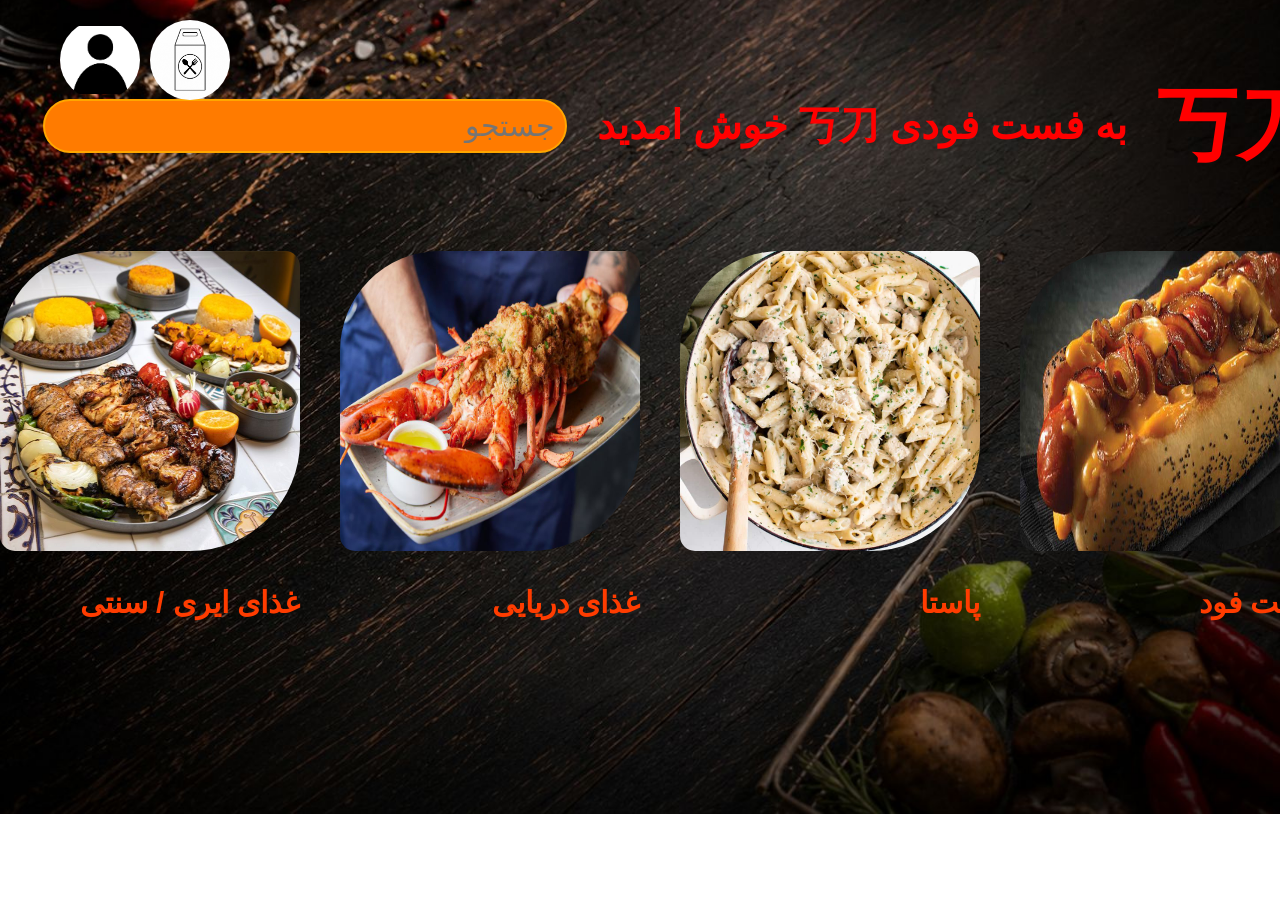
==== index.html @ 7a07f81a "Add files via upload" ====
<!DOCTYPE html>
<html>
    
<head>
    <link rel="stylesheet" href="https://cdnjs.cloudflare.com/ajax/libs/font-awesome/6.5.2/css/all.min.css">
    <link rel="stylesheet" href="style.css">
    <br>
    
    <title>
      丂刀 فست فودی
</title>
</head>
<body dir="rtl">
    <div class="icons">

    <a href="cart.html">
        <img src="sabad.jpg" alt="سبد خرید">
    </a>

    <a href="login.html">
        <img src="adamak.jpg" alt="حساب کاربری">
    </a>

</div>
    <b>
        <div class="c1 welcome">
         <h1 class="c2">
        丂刀
    </h1>
<h3 class="c1 "> 
    
    به فست فودی 
     丂刀
     خوش امدید
</h3> 
        
<input id="input" type="text" placeholder="جستجو">
        </div>
<br>
<div>
<class="product" style="display: flex; gap: 40px;">
<a
 href="SN.HTML">
<img  class="c6"
 src="hatdog.jpg"  alt="هات داگ">
<h3
 class="c4">
 فست فود
</h3>

</a>
<a
 href="SN1.html">
    <img class="c6"
     src="pasta_alf.jpg" alt="پاستا" >
    <h3
     class="c4">  
 پاستا</h3>
     
</a>
<a
href="dast.html">
<img class="c6"
 src="kharchang.jpg"  alt="غذایث دریایی">
 <h3 
 class="c4"  >
 غذای دریایی
</h3>
</a>
<a href="aaaaaa">
    <img class="c6"
     src="kabab.jpg" alt="کباب">
     <h3 class="c4">
     غذای ایری / سنتی
     </h3>
     
</a>
</div>
<br>

    </body>
     </html>
---- style.css ----
.c1 {
color: rgb(255, 0, 0) ;
font-size: 40px;
}
.c2{
    font-size: 80px;
color: rgb(255, 0, 0);
}
a{
    text-decoration: none;
}
.c3{ 
    font-size: 25px;
}
img{
    width: 300px;
    height: 300px;
border-radius: 150px;
}
.c4{
color: rgb(255, 60, 0);
font-size: 30px;
}
.c5{
    color: rgb(43, 255, 0);
    font-size: 15px;
}
body{
margin: 0;
font-family: Verdana, Geneva, Tahoma, sans-serif;
background-image: url(mackgrand.jpg);
background-size: cover;
background-position: center;
background-repeat: no-repeat;
}
.icons {
    display: flex;
    gap: 10px;
    align-items: center;
    position: absolute;
    left: 20px;
    top: 20px;
}
.icons img {
    width: 30px;
    height: 30px;
    object-fit: contain;
}
.icons img {
    width: 80px;
    height: 80px;
    object-fit: contain;
}

.search-icon svg {
    width: 28px;
    height: 28px;
    fill: none;
    stroke: #ca0808;
    stroke-width: 2;
    stroke-linecap: round;
}
.c6 {
border-top-left-radius: 100px;      
border-top-right-radius: 15px;     
border-bottom-right-radius: 110px;  
border-bottom-left-radius: 15px;   
}
.welcome {
    display: flex;
    align-items: center;
    justify-content: center;
    gap: 30px;
}
input {
    color: black;
    border: 2px solid rgb(255, 166, 0);
    border-radius: 30px;
    padding: 10px;
    background-color: #ff7b00;
    width: 500px;
    height: 30px;
    color: #6d0101;

    font-size: 30px;
}
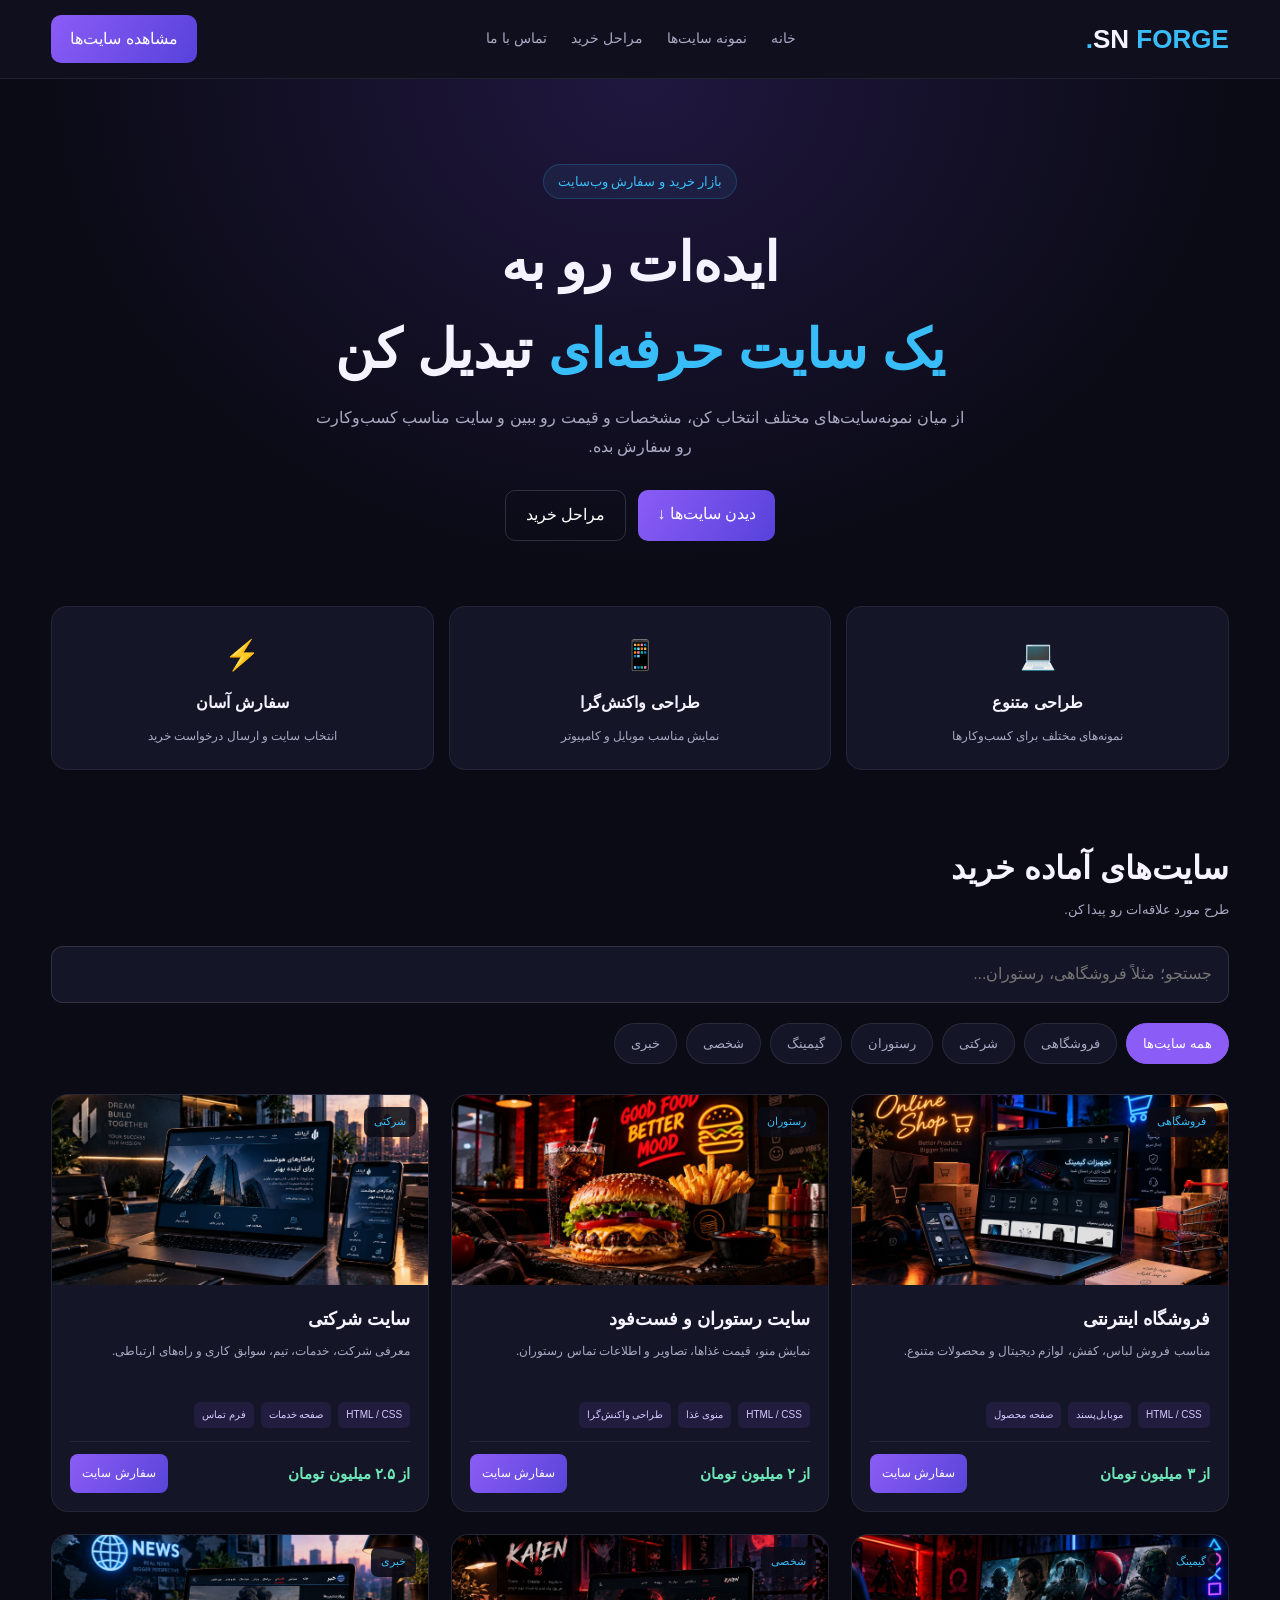
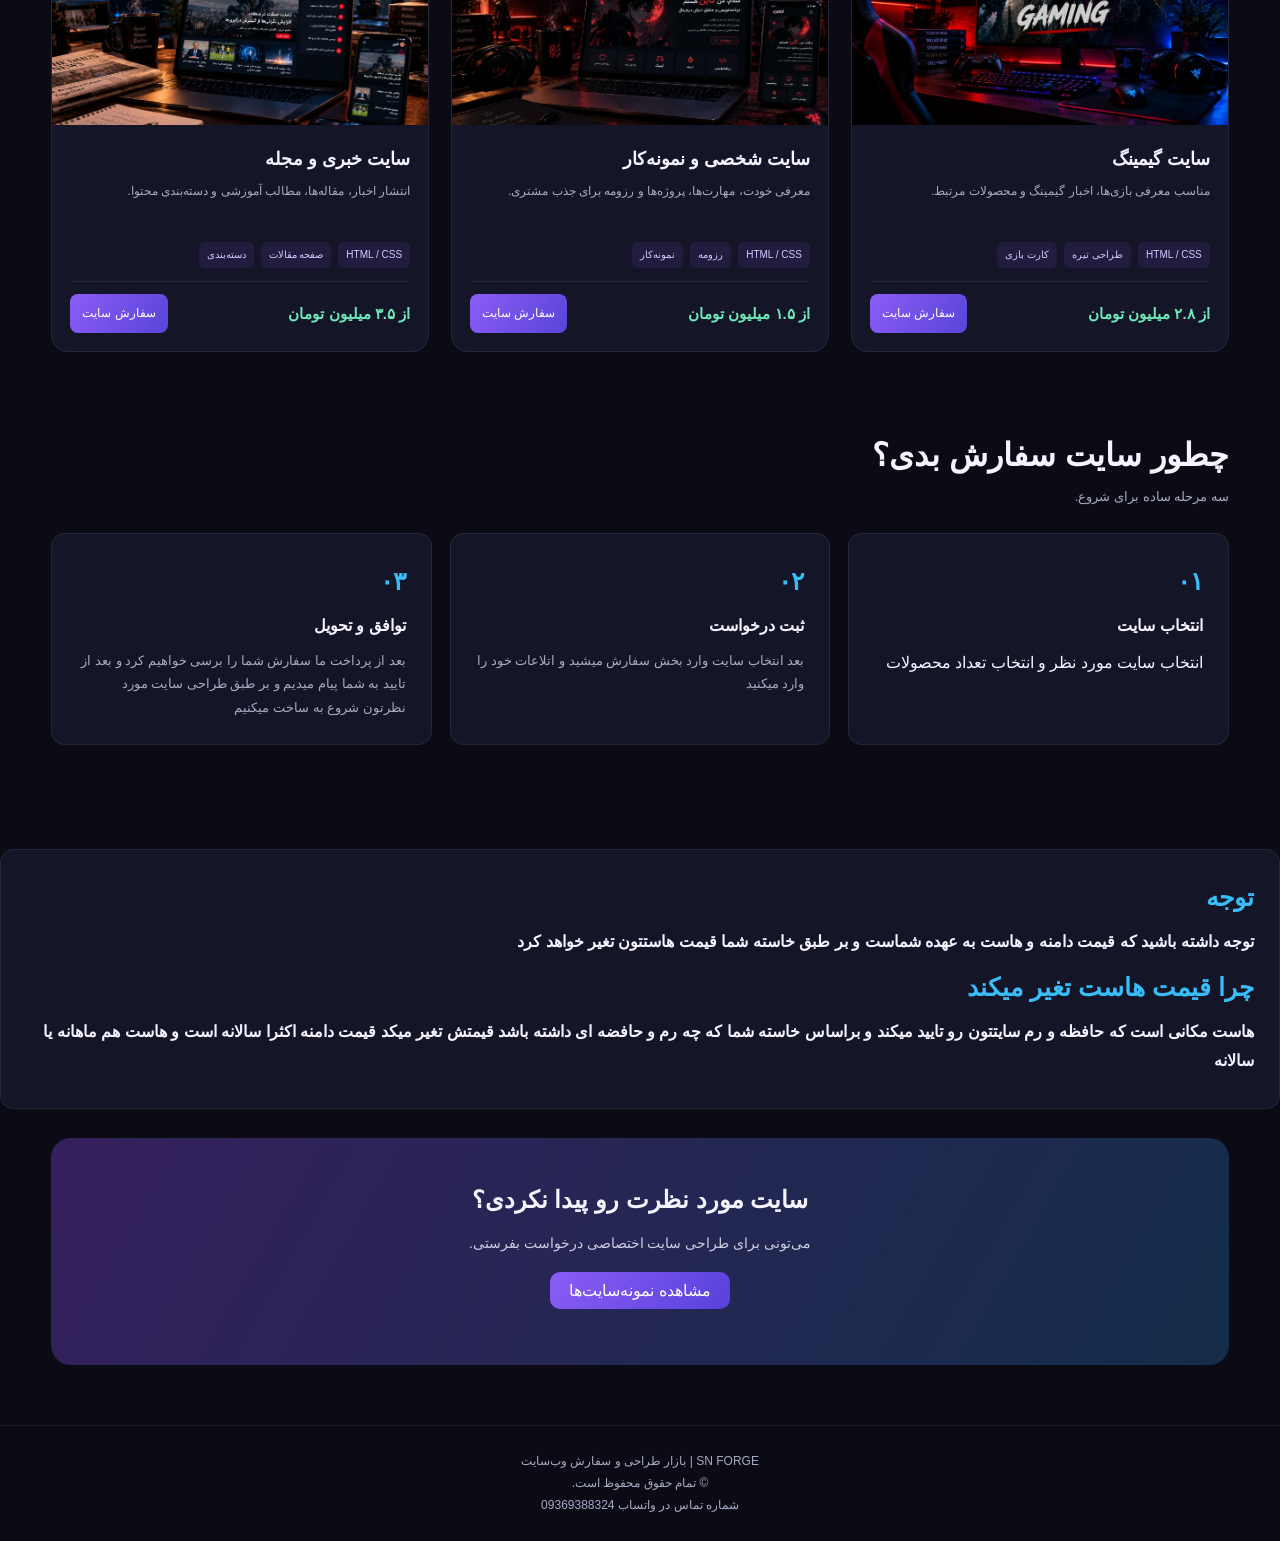
==== commit 04a0d869: "Add files via upload" ====
--- a/index.html
+++ b/index.html
@@ -1,82 +1,990 @@
 <!DOCTYPE html>
-<html>
+<html lang="fa" dir="rtl">
+<head>
+<meta charset="UTF-8">
+<meta name="viewport" content="width=device-width, initial-scale=1.0">
+<meta name="theme-color" content="#101020">
+<title &lrm;> SN FORGE| Website Marketplace 
+ بازار خرید و سفارش سایت 
+</title>
+
+<style>
+* {
+    box-sizing: border-box;
+    margin: 0;
+    padding: 0;
+}
+
+:root {
+    --bg: #0b0b16;
+    --card: #151528;
+    --purple: #8b5cf6;
+    --blue: #38bdf8;
+    --text: #f5f3ff;
+    --muted: #aaa9c3;
+}
+html {
+    scroll-behavior: smooth;
+    scroll-padding-top: 100px;
+}
+
+body {
+    background: var(--bg);
+    color: var(--text);
+    font-family: Tahoma, Arial, sans-serif;
+    line-height: 1.8;
+}
+
+a {
+    color: inherit;
+    text-decoration: none;
+}
+
+button, input {
+    font: inherit;
+}
+
+button {
+    cursor: pointer;
+}
+
+.container {
+    width: 92%;
+    max-width: 1250px;
+    margin: auto;
+}
+
+/* سربرگ */
+
+header {
+    position: sticky;
+    top: 0;
+    z-index: 10;
+    background: #101020f5;
+    border-bottom: 1px solid #ffffff12;
+    backdrop-filter: blur(15px);
+}
+.nav {
+    min-height: 78px;
+    display: flex;
+    justify-content: space-between;
+    align-items: center;
+    gap: 20px;
+}
+
+.logo {
+    font-size: 26px;
+    font-weight: bold;
+    white-space: nowrap;
+}
+
+.logo span {
+    color: var(--blue);
+}
+
+nav {
+    display: flex;
+    gap: 24px;
+    color: var(--muted);
+    font-size: 14px;
+}
+
+nav a:hover {
+    color: var(--blue);
+}
+
+.nav-btn, .primary-btn {
+    border: 0;
+    color: white;
+    padding: 10px 19px;
+    border-radius: 10px;
+    background: linear-gradient(120deg, var(--purple), #5742db);
+}
+/* بخش معرفی */
+
+.hero {
+    padding: 85px 0 65px;
+    text-align: center;
+    background:
+        radial-gradient(ellipse at 50% 0%, #7045dc35, transparent 65%);
+}
+
+.tag {
+    display: inline-block;
+    color: var(--blue);
+    background: #38bdf812;
+    border: 1px solid #38bdf833;
+    padding: 5px 14px;
+    border-radius: 25px;
+    font-size: 13px;
+}
+
+.hero h1 {
+    font-size: clamp(30px, 5vw, 54px);
+    line-height: 1.6;
+    margin: 20px 0 12px;
+}
+
+.hero h1 span {
+    color: var(--blue);
+}
+
+.hero p {
+    max-width: 650px;
+    margin: auto;
+    color: var(--muted);
+}
+.hero-actions {
+    display: flex;
+    justify-content: center;
+    gap: 12px;
+    flex-wrap: wrap;
+    margin-top: 28px;
+}
+
+.secondary-btn {
+    border: 1px solid #ffffff25;
+    padding: 10px 20px;
+    border-radius: 10px;
+    background: transparent;
+    color: white;
+}
+
+/* مزیت‌ها */
+
+.features {
+    display: grid;
+    grid-template-columns: repeat(3, 1fr);
+    gap: 15px;
+    margin-bottom: 70px;
+}
+
+.feature {
+    background: var(--card);
+    border: 1px solid #ffffff10;
+    border-radius: 16px;
+    padding: 22px;
+    text-align: center;
+}
+.feature-icon {
+    font-size: 29px;
+}
+
+.feature h3 {
+    font-size: 16px;
+    margin: 8px 0;
+}
+
+.feature p {
+    font-size: 12px;
+    color: var(--muted);
+}
+
+/* عنوان بخش‌ها */
+
+.section {
+    padding-bottom: 75px;
+}
+
+.section-title {
+    display: flex;
+    justify-content: space-between;
+    align-items: end;
+    gap: 15px;
+    margin-bottom: 25px;
+}
+
+.section-title h2 {
+    font-size: clamp(23px, 3vw, 32px);
+}
+.section-title p {
+    font-size: 13px;
+    color: var(--muted);
+}
+
+/* جستجو و دسته‌بندی */
+
+.search-box {
+    display: flex;
+    gap: 10px;
+    margin-bottom: 20px;
+}
+
+.search-box input {
+    width: 100%;
+    min-width: 0;
+    background: var(--card);
+    color: white;
+    border: 1px solid #ffffff20;
+    outline: none;
+    padding: 13px 16px;
+    border-radius: 12px;
+}
+
+.search-box input:focus {
+    border-color: var(--purple);
+}
+
+.filters {
+    display: flex;
+    gap: 9px;
+    flex-wrap: wrap;
+    margin-bottom: 30px;
+}
+
+.filter {
+    background: var(--card);
+    border: 1px solid #ffffff17;
+    color: var(--muted);
+    border-radius: 25px;
+    padding: 8px 16px;
+    font-size: 13px;
+}
+
+.filter.active, .filter:hover {
+    background: var(--purple);
+    color: white;
+    border-color: var(--purple);
+}
+
+/* کارت سایت‌ها */
+
+.site-grid {
+    display: grid;
+    grid-template-columns: repeat(3, minmax(0, 1fr));
+    gap: 22px;
+}
+
+.site-card {
+    background: var(--card);
+    border: 1px solid #ffffff12;
+    border-radius: 17px;
+    overflow: hidden;
+    transition: transform .25s, border-color .25s;
+    min-width: 0;
+}
+
+.site-card:hover {
+    transform: translateY(-5px);
+    border-color: var(--purple);
+}
+.section-title p {
+    font-size: 13px;
+    color: var(--muted);
+}
+
+/* جستجو و دسته‌بندی */
+
+.search-box {
+    display: flex;
+    gap: 10px;
+    margin-bottom: 20px;
+}
+
+.search-box input {
+    width: 100%;
+    min-width: 0;
+    background: var(--card);
+    color: white;
+    border: 1px solid #ffffff20;
+    outline: none;
+    padding: 13px 16px;
+    border-radius: 12px;
+}
+
+.search-box input:focus {
+    border-color: var(--purple);
+}
+
+.filters {
+    display: flex;
+    gap: 9px;
+    flex-wrap: wrap;
+    margin-bottom: 30px;
+}
+
+.filter {
+    background: var(--card);
+    border: 1px solid #ffffff17;
+    color: var(--muted);
+    border-radius: 25px;
+    padding: 8px 16px;
+    font-size: 13px;
+}
+
+.filter.active, .filter:hover {
+    background: var(--purple);
+    color: white;
+    border-color: var(--purple);
+}
+
+/* کارت سایت‌ها */
+
+.site-grid {
+    display: grid;
+    grid-template-columns: repeat(3, minmax(0, 1fr));
+    gap: 22px;
+}
+
+.site-card {
+    background: var(--card);
+    border: 1px solid #ffffff12;
+    border-radius: 17px;
+    overflow: hidden;
+    transition: transform .25s, border-color .25s;
+    min-width: 0;
+}
+
+.site-card:hover {
+    transform: translateY(-5px);
+    border-color: var(--purple);
+}
+.site-image {
+    height: 190px;
+    position: relative;
+    overflow: hidden;
+    background: #252341;
+}
+
+.site-image img {
+    width: 100%;
+    height: 100%;
+    object-fit: cover;
+    transition: transform .3s;
+}
+
+.site-card:hover .site-image img {
+    transform: scale(1.04);
+}
+
+.site-type {
+    position: absolute;
+    top: 12px;
+    right: 12px;
+    background: #0b0b16dc;
+    color: var(--blue);
+    padding: 5px 10px;
+    font-size: 11px;
+    border-radius: 7px;
+}
+
+.site-info {
+    padding: 18px;
+}
+
+.site-info h3 {
+    font-size: 18px;
+    margin-bottom: 5px;
+}
+
+.description {
+    font-size: 12px;
+    color: var(--muted);
+    min-height: 48px;
+}
+.specs {
+    display: flex;
+    gap: 7px;
+    flex-wrap: wrap;
+    margin: 13px 0;
+}
+
+.spec {
+    font-size: 10px;
+    color: #d6c8ff;
+    background: #8b5cf61c;
+    padding: 4px 8px;
+    border-radius: 6px;
+}
+
+.price-row {
+    display: flex;
+    align-items: center;
+    justify-content: space-between;
+    gap: 8px;
+    padding-top: 12px;
+    border-top: 1px solid #ffffff12;
+}
+
+.price {
+    color: #6ee7b7;
+    font-size: 15px;
+    font-weight: bold;
+}
+
+.order-btn {
+    border: 0;
+    color: white;
+    background: linear-gradient(120deg, var(--purple), #5945d8);
+    border-radius: 8px;
+    padding: 9px 12px;
+    font-size: 12px;
+}
+
+.order-btn:hover {
+    filter: brightness(1.2);
+}
+
+.empty {
+    display: none;
+    text-align: center;
+    padding: 30px;
+    color: var(--muted);
+}
+/* مراحل سفارش */
+
+.steps {
+    display: grid;
+    grid-template-columns: repeat(3, 1fr);
+    gap: 18px;
+}
+
+.step {
+    padding: 25px;
+    background: var(--card);
+    border-radius: 14px;
+    border: 1px solid #ffffff12;
+}
+
+.step-number {
+    color: var(--blue);
+    font-size: 25px;
+    font-weight: bold;
+}
+
+.step h3 {
+    font-size: 16px;
+    margin: 8px 0;
+}
+
+.step p {
+    color: var(--muted);
+    font-size: 13px;
+}
+
+/* تماس */
+
+.contact {
+    text-align: center;
+    padding: 40px 20px;
+    margin-bottom: 60px;
+    background: linear-gradient(120deg, #35205d, #142d4a);
+    border-radius: 20px;
+}
+
+.contact h2 {
+    margin-bottom: 10px;
+}
+
+.contact p {
+    color: #d0cee4;
+    font-size: 14px;
+    margin-bottom: 20px;
+}
+
+footer {
+    border-top: 1px solid #ffffff12;
+    text-align: center;
+    color: var(--muted);
+    padding: 25px 15px;
+    font-size: 12px;
+}
+
+/* موبایل */
+
+@media (max-width: 850px) {
+    .site-grid {
+        grid-template-columns: repeat(2, minmax(0, 1fr));
+    }
+
+    nav {
+        gap: 12px;
+    }
+
+    .site-image {
+        height: 170px;
+    }
+}
+@media (max-width: 570px) {
+    .nav {
+        min-height: 70px;
+    }
+
+    .logo {
+        font-size: 21px;
+    }
+
+    nav {
+        display: none;
+    }
+
+    .nav-btn {
+        font-size: 12px;
+        padding: 9px 12px;
+    }
+
+    .hero {
+        padding: 55px 0 45px;
+    }
+
+    .hero h1 {
+        font-size: 30px;
+    }
+
+    .hero p {
+        font-size: 13px;
+    }
+
+    .features {
+        gap: 8px;
+        margin-bottom: 50px;
+    }
+.feature {
+        padding: 12px 5px;
+    }
+
+    .feature h3 {
+        font-size: 12px;
+    }
+
+    .feature p {
+        font-size: 10px;
+    }
+
+    .section {
+        padding-bottom: 55px;
+    }
+
+    .section-title {
+        display: block;
+    }
+
+    .section-title p {
+        margin-top: 5px;
+    }
+
+    .site-grid {
+        grid-template-columns: repeat(2, minmax(0, 1fr));
+        gap: 12px;
+    }
+
+    .site-image {
+        height: 125px;
+    }
+
+    .site-info {
+        padding: 11px;
+    }
+
+    .site-info h3 {
+        font-size: 14px;
+    }
+
+    .description {
+        font-size: 11px;
+        min-height: 66px;
+    }
+
+    .specs {
+        gap: 5px;
+    }
+
+    .spec {
+        font-size: 9px;
+    }
+
+    .price-row {
+        align-items: stretch;
+        flex-direction: column;
+    }
+    .price {
+        font-size: 12px;
+    }
+
+    .order-btn {
+        width: 100%;
+    }
+
+    .steps {
+        grid-template-columns: 1fr;
+    }
+}
+
+@media (max-width: 350px) {
+    .site-grid {
+        grid-template-columns: 1fr;
+    }
+
+    .site-image {
+        height: 190px;
+    }
+}
+</style>
+<meta name="google-site-verification" content="3N_38x5qsvusUxVJmNmL-SEi8xanfwdqPxnnbT9EbLk" />
+</head>
+<body>
+
+<header>
+    <div class="container nav">
+        <a class="logo" href="#home">SN <span>FORGE.</span></a>
+
+        <nav>
+            <a href="#home">خانه</a>
+            <a href="#sites">نمونه سایت‌ها</a>
+            <a href="#steps">مراحل خرید</a>
+            <a href="#contact">تماس با ما</a>
+        </nav>
+
+        <a class="nav-btn" href="#sites">مشاهده سایت‌ها</a>
+    </div>
+</header>
+
+<main>
+    <section class="hero" id="home">
+        <div class="container">
+            <span class="tag">بازار خرید و سفارش وب‌سایت</span>
+
+            <h1>
+                ایده‌ات رو به<br>
+                <span>یک سایت حرفه‌ای</span> تبدیل کن
+            </h1>
+            <p>
+                از میان نمونه‌سایت‌های مختلف انتخاب کن،
+                مشخصات و قیمت رو ببین و سایت مناسب کسب‌وکارت رو سفارش بده.
+            </p>
+
+            <div class="hero-actions">
+                <a class="primary-btn" href="#sites">دیدن سایت‌ها ↓</a>
+                <a class="secondary-btn" href="#steps">مراحل خرید</a>
+            </div>
+        </div>
+    </section>
+
+    <section class="container features">
+        <div class="feature">
+            <div class="feature-icon">💻</div>
+            <h3>طراحی متنوع</h3>
+            <p>نمونه‌های مختلف برای کسب‌وکارها</p>
+        </div>
+
+        <div class="feature">
+            <div class="feature-icon">📱</div>
+            <h3>طراحی واکنش‌گرا</h3>
+            <p>نمایش مناسب موبایل و کامپیوتر</p>
+        </div>
+
+        <div class="feature">
+            <div class="feature-icon">⚡</div>
+            <h3>سفارش آسان</h3>
+            <p>انتخاب سایت و ارسال درخواست خرید</p>
+        </div>
+    </section>
+    <section class="container section" id="sites">
+        <div class="section-title">
+            <div>
+                <h2>سایت‌های آماده خرید</h2>
+                <p>طرح مورد علاقه‌ات رو پیدا کن.</p>
+            </div>
+        </div>
+
+        <div class="search-box">
+            <input type="search" id="searchInput"
+                   placeholder="جستجو؛ مثلاً فروشگاهی، رستوران...">
+        </div>
+
+        <div class="filters">
+            <button class="filter active" data-category="همه">همه سایت‌ها</button>
+            <button class="filter" data-category="فروشگاهی">فروشگاهی</button>
+            <button class="filter" data-category="شرکتی">شرکتی</button>
+            <button class="filter" data-category="رستوران">رستوران</button>
+            <button class="filter" data-category="گیمینگ">گیمینگ</button>
+            <button class="filter" data-category="شخصی">شخصی</button>
+            <button class="filter" data-category="خبری">خبری</button>
+        </div>
+        <div class="site-grid" id="siteGrid">
+
+            <article class="site-card" data-category="فروشگاهی">
+                <div class="site-image">
+                    <img loading="lazy"
+                         src="fr.jpg"
+                         alt="نمونه سایت فروشگاهی">
+                    <span class="site-type">فروشگاهی</span>
+                </div>
+                <div class="site-info">
+                    <h3>فروشگاه اینترنتی</h3>
+                    <p class="description">
+                        مناسب فروش لباس، کفش، لوازم دیجیتال و محصولات متنوع.
+                    </p>
+                    <div class="specs">
+                        <span class="spec">HTML / CSS</span>
+                        <span class="spec">موبایل‌پسند</span>
+                        <span class="spec">صفحه محصول</span>
+                    </div>
+                    <div class="price-row">
+                        <span class="price">از ۳ میلیون تومان</span>
+                        <button class="order-btn" data-name="فروشگاه اینترنتی"
+                                data-price="از ۳ میلیون تومان">سفارش سایت</button>
+                    </div>
+                </div>
+            </article>
+
+            <article class="site-card" data-category="رستوران">
+                <div class="site-image">
+                    <img loading="lazy"
+                         src="fc.jpg"
+                         alt="نمونه سایت رستوران">
+                    <span class="site-type">رستوران</span>
+                </div>
+                <div class="site-info">
+                    <h3>سایت رستوران و فست‌فود</h3>
+                    <p class="description">
+                        نمایش منو، قیمت غذاها، تصاویر و اطلاعات تماس رستوران.
+                    </p>
+                    <div class="specs">
+                        <span class="spec">HTML / CSS</span>
+                        <span class="spec">منوی غذا</span>
+                        <span class="spec">طراحی واکنش‌گرا</span>
+                    </div>
+                    <div class="price-row">
+                        <span class="price">از ۲ میلیون تومان</span>
+                        <button class="order-btn" data-name="سایت رستوران"
+                                data-price="از ۲ میلیون تومان">سفارش سایت</button>
+                    </div>
+                </div>
+            </article>
+
+            <article class="site-card" data-category="شرکتی">
+                <div class="site-image">
+                    <img loading="lazy"
+                         src="sh.jpg"
+                         alt="نمونه سایت شرکتی">
+                    <span class="site-type">شرکتی</span>
+                </div>
+                <div class="site-info">
+                    <h3>سایت شرکتی</h3>
+                    <p class="description">
+                        معرفی شرکت، خدمات، تیم، سوابق کاری و راه‌های ارتباطی.
+                    </p>
+                    <div class="specs">
+                        <span class="spec">HTML / CSS</span>
+                        <span class="spec">صفحه خدمات</span>
+                        <span class="spec">فرم تماس</span>
+                    </div>
+                    <div class="price-row">
+                        <span class="price">از ۲.۵ میلیون تومان</span>
+                        <button class="order-btn" data-name="سایت شرکتی"
+                                data-price="از ۲.۵ میلیون تومان">سفارش سایت</button>
+                    </div>
+                </div>
+            </article>
+
+            
+
+            <article class="site-card" data-category="گیمینگ">
+                <div class="site-image">
+                    <img loading="lazy"
+                         src="game.jpg"
+                         alt="نمونه سایت گیمینگ">
+                    <span class="site-type">گیمینگ</span>
+                </div>
+                <div class="site-info">
+                    <h3>سایت گیمینگ</h3>
+                    <p class="description">
+                        مناسب معرفی بازی‌ها، اخبار گیمینگ و محصولات مرتبط.
+                    </p>
+                    <div class="specs">
+                        <span class="spec">HTML / CSS</span>
+                        <span class="spec">طراحی تیره</span>
+                        <span class="spec">کارت بازی</span>
+                    </div>
+                    <div class="price-row">
+                        <span class="price">از ۲.۸ میلیون تومان</span>
+                        <button class="order-btn" data-name="سایت گیمینگ"
+                                data-price="از ۲.۸ میلیون تومان">سفارش سایت</button>
+                    </div>
+                </div>
+            </article>
+
+            <article class="site-card" data-category="شخصی">
+                <div class="site-image">
+                    <img loading="lazy"
+                         src="shh.jpg"
+                         alt="نمونه سایت شخصی و نمونه کار">
+                    <span class="site-type">شخصی</span>
+                </div>
+                <div class="site-info">
+                    <h3>سایت شخصی و نمونه‌کار</h3>
+                    <p class="description">
+                        معرفی خودت، مهارت‌ها، پروژه‌ها و رزومه برای جذب مشتری.
+                    </p>
+                    <div class="specs">
+                        <span class="spec">HTML / CSS</span>
+                        <span class="spec">رزومه</span>
+                        <span class="spec">نمونه‌کار</span>
+                    </div>
+                    <div class="price-row">
+                        <span class="price">از ۱.۵ میلیون تومان</span>
+                        <button class="order-btn" data-name="سایت شخصی"
+                                data-price="از ۱.۵ میلیون تومان">سفارش سایت</button>
+                    </div>
+                </div>
+            </article>
+            <article class="site-card" data-category="خبری">
+                <div class="site-image">
+                    <img loading="lazy"
+                         src="hg1.jpg"
+                         alt="نمونه سایت خبری">
+                    <span class="site-type">خبری</span>
+                </div>
+                <div class="site-info">
+                    <h3>سایت خبری و مجله</h3>
+                    <p class="description">
+                        انتشار اخبار، مقاله‌ها، مطالب آموزشی و دسته‌بندی محتوا.
+                    </p>
+                    <div class="specs">
+                        <span class="spec">HTML / CSS</span>
+                        <span class="spec">صفحه مقالات</span>
+                        <span class="spec">دسته‌بندی</span>
+                    </div>
+                    <div class="price-row">
+                        <span class="price">از ۳.۵ میلیون تومان</span>
+                        <button class="order-btn" data-name="سایت خبری"
+                                data-price="از ۳.۵ میلیون تومان">سفارش سایت</button>
+                    </div>
+                </div>
+            </article>
+
+        </div>
+
+        <p class="empty" id="emptyMessage">سایتی با این مشخصات پیدا نشد.</p>
+    </section>
+
+    <section class="container section" id="steps">
+        <div class="section-title">
+            <div>
+                <h2>چطور سایت سفارش بدی؟</h2>
+                <p>سه مرحله ساده برای شروع.</p>
+            </div>
+        </div>
+        <div class="steps">
+            <div class="step">
+                <span class="step-number">۰۱</span>
+                <h3>انتخاب سایت</h3>
+                <p></p> انتخاب سایت مورد نظر و انتخاب تعداد محصولات </p>
+            </div>
+            <div class="step">
+                <span class="step-number">۰۲</span>
+                <h3>ثبت درخواست</h3>
+                <p>بعد انتخاب سایت وارد بخش سفارش میشید و اتلاعات خود را وارد میکنید </p>
+            </div>
+            <div class="step">
+                <span class="step-number">۰۳</span>
+                <h3>توافق و تحویل</h3>
+                <p>بعد از پرداخت  ما سفارش شما  را برسی خواهیم کرد و بعد از تایید به شما پیام میدیم 
+ و بر طبق طراحی سایت مورد نظرتون شروع به ساخت میکنیم 
+                </p>
+            </div>
+        </div>
+    </section>
+ </div>
+ <br>
+            <div class="step">
+                <span class="step-number">توجه</span>
+                <h3>توجه داشته باشید که قیمت دامنه و هاست  به عهده شماست و بر طبق خاسته شما  قیمت  هاستتون تغیر خواهد کرد </h3>
+                <span class="step-number">چرا قیمت  هاست تغیر میکند </span>
+                <h3>هاست مکانی است که حافظه و رم سایتتون رو تایید میکند و براساس خاسته شما که چه رم و حافضه ای داشته باشد قیمتش تغیر میکد 
+                 قیمت دامنه  اکثرا سالانه است و هاست هم ماهانه یا سالانه </h3>
+            </div>
+            <br>
+
+    <section class="container contact" id="contact">
+        <h2>سایت مورد نظرت رو پیدا نکردی؟</h2>
+        <p>می‌تونی برای طراحی سایت اختصاصی درخواست بفرستی.</p>
+        <a href="#sites" class="primary-btn">مشاهده نمونه‌سایت‌ها</a>
+    <p></p>
+    </section>
+</main>
+
+<footer>
+    <p>SN FORGE | بازار طراحی و سفارش وب‌سایت</p>
+    <p>© تمام حقوق محفوظ است.</p>
+    <p>شماره تماس در واتساب 
+        09369388324
+    </p>
+</footer>
+
+<script>
     
-<head>
-    <link rel="stylesheet" href="https://cdnjs.cloudflare.com/ajax/libs/font-awesome/6.5.2/css/all.min.css">
-    <link rel="stylesheet" href="style.css">
-    <br>
-    
-    <title>
-      丂刀 فست فودی
-</title>
-</head>
-<body dir="rtl">
-    <div class="icons">
-
-    <a href="cart.html">
-        <img src="sabad.jpg" alt="سبد خرید">
-    </a>
-
-    <a href="login.html">
-        <img src="adamak.jpg" alt="حساب کاربری">
-    </a>
-
-</div>
-    <b>
-        <div class="c1 welcome">
-         <h1 class="c2">
-        丂刀
-    </h1>
-<h3 class="c1 "> 
-    
-    به فست فودی 
-     丂刀
-     خوش امدید
-</h3> 
-        
-<input id="input" type="text" placeholder="جستجو">
-        </div>
-<br>
-<div>
-<class="product" style="display: flex; gap: 40px;">
-<a
- href="SN.HTML">
-<img  class="c6"
- src="hatdog.jpg"  alt="هات داگ">
-<h3
- class="c4">
- فست فود
-</h3>
-
-</a>
-<a
- href="SN1.html">
-    <img class="c6"
-     src="pasta_alf.jpg" alt="پاستا" >
-    <h3
-     class="c4">  
- پاستا</h3>
-     
-</a>
-<a
-href="dast.html">
-<img class="c6"
- src="kharchang.jpg"  alt="غذایث دریایی">
- <h3 
- class="c4"  >
- غذای دریایی
-</h3>
-</a>
-<a href="aaaaaa">
-    <img class="c6"
-     src="kabab.jpg" alt="کباب">
-     <h3 class="c4">
-     غذای ایری / سنتی
-     </h3>
-     
-</a>
-</div>
-<br>
-
-    </body>
-     </html>+const cards = [...document.querySelectorAll(".site-card")];
+const filters = [...document.querySelectorAll(".filter")];
+const searchInput = document.getElementById("searchInput");
+const emptyMessage = document.getElementById("emptyMessage");
+
+let selectedCategory = "همه";
+
+function filterSites() {
+    const query = searchInput.value.trim().toLocaleLowerCase("fa");
+    let visible = 0;
+
+    cards.forEach(card => {
+        const category = card.dataset.category;
+        const text = card.textContent.toLocaleLowerCase("fa");
+
+        const categoryMatch =
+            selectedCategory === "همه" ||
+            category === selectedCategory;
+
+        const searchMatch = text.includes(query);
+        const show = categoryMatch && searchMatch;
+
+        card.style.display = show ? "" : "none";
+
+        if (show) visible++;
+    });
+
+    emptyMessage.style.display = visible ? "none" : "block";
+}
+
+filters.forEach(button => {
+    button.addEventListener("click", () => {
+        selectedCategory = button.dataset.category;
+
+        filters.forEach(item => item.classList.remove("active"));
+        button.classList.add("active");
+
+        filterSites();
+    });
+});
+
+searchInput.addEventListener("input", filterSites);
+
+// رفتن به صفحه جزئیات سایت
+document.querySelectorAll(".order-btn").forEach(button => {
+    button.addEventListener("click", () => {
+
+        const name = button.dataset.name;
+
+        const productIds = {
+            "فروشگاه اینترنتی": "shop",
+            "سایت رستوران": "restaurant",
+            "سایت شرکتی": "company",
+            "سایت گیمینگ": "gaming",
+            "سایت شخصی": "personal",
+            "سایت خبری": "news"
+        };
+
+        const productId = productIds[name];
+
+        if (!productId) {
+            alert("محصول موردنظر پیدا نشد.");
+            return;
+        }
+
+        window.location.href = "product.html?id=" + productId;
+    });
+});
+
+
+</script>
+</body>
+</html>
